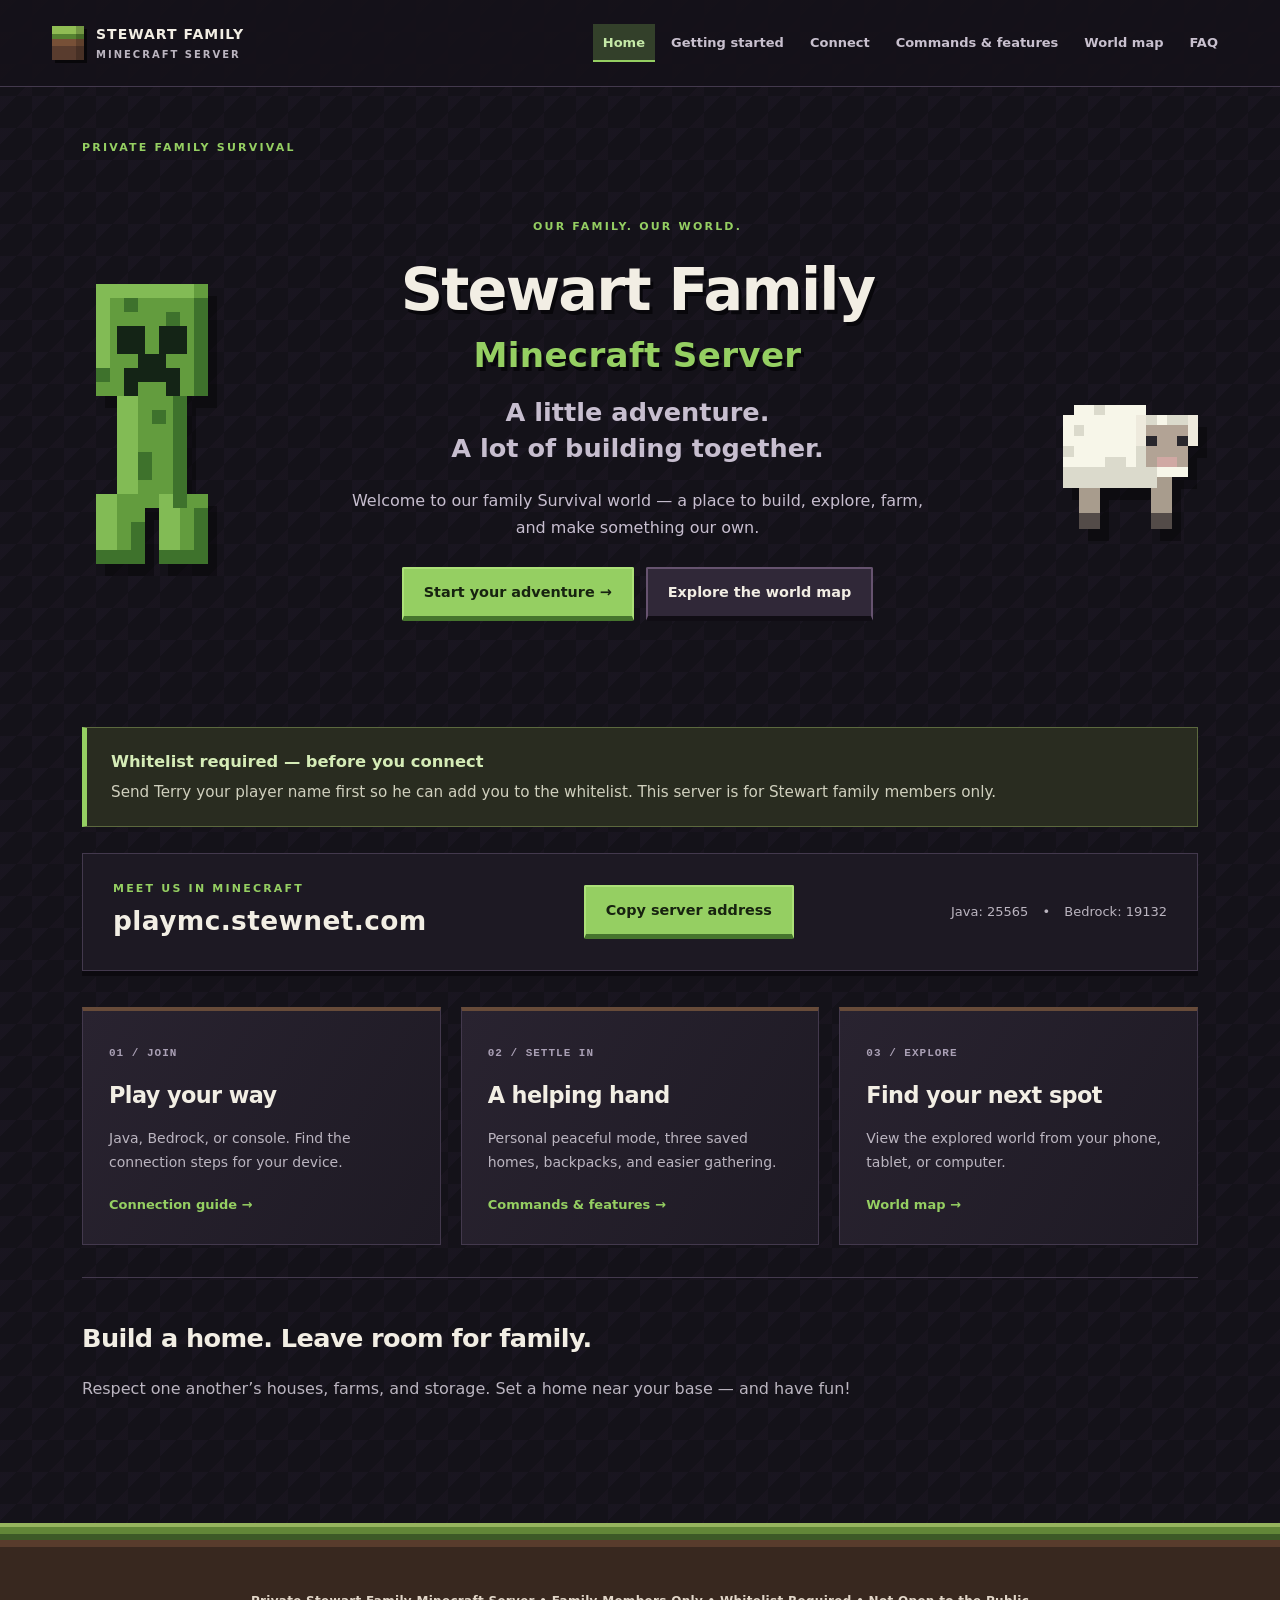
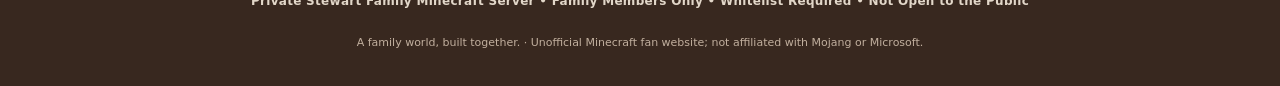
==== index.html @ 66eeb207 "Add files via upload" ====
<!doctype html><html lang="en"><head><meta charset="utf-8"><meta name="viewport" content="width=device-width,initial-scale=1"><meta name="description" content="Private Stewart Family Minecraft Server. Connection guide, commands, features and world map. Whitelist required."><meta name="theme-color" content="#17131f"><title>Home | Stewart Family Minecraft</title><link rel="icon" href="assets/creeper.svg" type="image/svg+xml"><link rel="stylesheet" href="assets/style.css"><script src="assets/site.js" defer></script></head><body><a class="skip" href="#main">Skip to content</a><header><div class="header-inner"><a class="brand" href="index.html"><span class="grass-block" aria-hidden="true"></span><span>STEWART FAMILY<small>MINECRAFT SERVER</small></span></a><nav aria-label="Main navigation"><a href="index.html" aria-current="page">Home</a><a href="getting-started.html">Getting started</a><a href="connect.html">Connect</a><a href="commands-features.html">Commands & features</a><a href="world-map.html">World map</a><a href="faq.html">FAQ</a></nav></div></header><main id="main"><p class="eyebrow">PRIVATE FAMILY SURVIVAL</p><section class="hero"><img class="mob creeper" src="assets/creeper.svg" alt="Pixel art Creeper"><div><p class="eyebrow">OUR FAMILY. OUR WORLD.</p><h1>Stewart Family<span>Minecraft Server</span></h1><p class="lead">A little adventure.<br>A lot of building together.</p><p>Welcome to our family Survival world — a place to build, explore, farm, and make something our own.</p><div class="actions"><a class="button" href="getting-started.html">Start your adventure →</a><a class="button secondary" href="world-map.html">Explore the world map</a></div></div><img class="mob sheep" src="assets/sheep.svg" alt="Contrasting white pixel art sheep"></section><aside class="notice"><strong>Whitelist required — before you connect</strong><span>Send Terry your player name first so he can add you to the whitelist. This server is for Stewart family members only.</span></aside><section class="server-bar"><div><span class="eyebrow">MEET US IN MINECRAFT</span><strong>playmc.stewnet.com</strong></div><button data-copy="playmc.stewnet.com">Copy server address</button><p>Java: 25565 <span>•</span> Bedrock: 19132</p></section><section class="grid"><a class="card" href="connect.html"><span class="number">01 / JOIN</span><h2>Play your way</h2><p>Java, Bedrock, or console. Find the connection steps for your device.</p><span>Connection guide →</span></a><a class="card" href="commands-features.html"><span class="number">02 / SETTLE IN</span><h2>A helping hand</h2><p>Personal peaceful mode, three saved homes, backpacks, and easier gathering.</p><span>Commands & features →</span></a><a class="card" href="world-map.html"><span class="number">03 / EXPLORE</span><h2>Find your next spot</h2><p>View the explored world from your phone, tablet, or computer.</p><span>World map →</span></a></section><section class="callout"><h2>Build a home. Leave room for family.</h2><p>Respect one another’s houses, farms, and storage. Set a home near your base — and have fun!</p></section></main><footer><p>Private Stewart Family Minecraft Server • Family Members Only • Whitelist Required • Not Open to the Public</p><small>A family world, built together. · Unofficial Minecraft fan website; not affiliated with Mojang or Microsoft.</small></footer><div class="toast" role="status" aria-live="polite"></div></body></html>
---- assets/style.css ----
:root{color-scheme:dark;--bg:#141219;--panel:#211d28;--ink:#f2eee4;--muted:#bbb5c0;--green:#95cf62;--edge:#43394d}*{box-sizing:border-box}html{scroll-behavior:smooth;scroll-padding-top:24px}body{margin:0;background:linear-gradient(135deg,#241c2c55 25%,transparent 25%) 0 0/32px 32px,linear-gradient(315deg,#241c2c44 25%,transparent 25%) 0 0/32px 32px,var(--bg);color:var(--ink);font:16px/1.7 system-ui,-apple-system,sans-serif}a{color:var(--green);text-underline-offset:4px}a:hover{color:#d7fbb6}button,a{touch-action:manipulation}button,.button{font:700 .9rem/1.4 system-ui;cursor:pointer;display:inline-block;border:2px solid #ace078;border-bottom:5px solid #46752d;background:var(--green);color:#172310;padding:13px 20px;text-decoration:none;border-radius:2px}button:hover,.button:hover{background:#b4e589;color:#172310;transform:translateY(-1px)}button:focus-visible,a:focus-visible,summary:focus-visible{outline:3px solid #f3d38b;outline-offset:5px}.secondary{background:#302838;color:var(--ink);border-color:#66536f;border-bottom-color:#100d14}.secondary:hover{background:#44344f;color:white}header{background:#151219ed;border-bottom:1px solid var(--edge)}.header-inner{max-width:1240px;margin:auto;padding:24px 32px;display:flex;gap:32px;align-items:center;justify-content:space-between}.brand{display:flex;align-items:center;gap:12px;text-decoration:none;color:var(--ink);font-weight:900;letter-spacing:1px;font-size:14px;line-height:1.3}.brand small{display:block;font-size:10px;font-weight:600;letter-spacing:2px;color:var(--muted);margin-top:4px}.grass-block{display:block;flex-shrink:0;width:32px;height:34px;background:linear-gradient(#90bd54 0 23%,#568331 23% 38%,#775037 38% 60%,#593c2e 60%);box-shadow:inset -8px 0 #0003,3px 3px #08070a}nav{display:flex;gap:6px;flex-wrap:wrap}nav a{font-size:13px;font-weight:650;text-decoration:none;color:#c8c0ce;padding:8px 10px}nav a[aria-current]{background:#33402a;color:#c5e9a7;box-shadow:inset 0 -2px var(--green)}main{max-width:1180px;margin:auto;padding:36px 32px 80px;min-height:75vh}.eyebrow{font-size:11px;letter-spacing:2.2px;color:var(--green);font-weight:800;display:block}h1,h2,h3{line-height:1.15;color:var(--ink)}h1{font-size:clamp(2.4rem,5vw,4.1rem);letter-spacing:-2px;margin:20px 0}h2{font-size:1.7rem;letter-spacing:-.6px}h3{font-size:1.2rem}p{margin:16px 0}.lead{font-size:1.25rem;color:#d2cbd7;line-height:1.6}.hero{display:grid;grid-template-columns:140px 1fr 145px;align-items:center;gap:30px;padding:28px 0 56px;text-align:center}.hero h1{font-size:clamp(2.5rem,4.6vw,3.9rem);text-shadow:3px 4px #08070b;letter-spacing:-1.8px}.hero h1 span{display:block;color:var(--green);font-size:.58em;letter-spacing:.3px;margin-top:12px}.hero .lead{font-size:1.6rem;line-height:1.4;font-weight:650}.hero p:not(.eyebrow){max-width:580px;margin:20px auto;color:#c7becf}.mob{width:100%;filter:drop-shadow(9px 12px 0 #0005);image-rendering:pixelated}.sheep{transform:translateY(32px)}.actions{display:flex;gap:12px;flex-wrap:wrap;margin:26px 0}.hero .actions{justify-content:center}.notice{background:#292c20;border:1px solid #5c693e;border-left:5px solid var(--green);padding:20px 24px;margin:24px 0}.notice strong{display:block;color:#d5ecb7;font-size:1.02rem}.notice span{display:block;color:#d0d0be;margin-top:5px;font-size:.95rem}.server-bar{display:flex;align-items:center;justify-content:space-between;gap:20px;flex-wrap:wrap;background:#1d1923;border:1px solid var(--edge);padding:26px 30px;margin:26px 0 36px;box-shadow:0 5px #0c0a0f}.server-bar strong{display:block;font-size:clamp(1.1rem,3vw,1.65rem);letter-spacing:.4px}.server-bar p{margin:0;color:var(--muted);font-size:13px}.server-bar p span{padding:0 10px}.grid{display:grid;grid-template-columns:repeat(3,1fr);gap:20px}.card{display:block;background:linear-gradient(120deg,#292330,#1e1a24);border:1px solid var(--edge);border-top:4px solid #674b39;padding:26px;text-decoration:none;color:var(--muted)}.card:hover{border-color:var(--green);color:var(--ink)}.card h2{font-size:1.4rem}.card p{font-size:14px}.card>span:last-child{font-size:13px;color:var(--green);font-weight:700}.number{font:700 11px monospace;letter-spacing:1px;color:#aaa0b5}.callout{padding:25px 0;margin-top:32px;border-top:1px solid var(--edge);color:var(--muted)}.callout h2{font-size:1.6rem}.prose{max-width:850px;margin:35px auto}.prose h1{font-size:2rem}.prose h2{margin-top:50px;padding-top:20px;border-top:1px solid var(--edge)}.prose h3{margin-top:34px;color:#d0e7b8}.prose p,.prose li{color:#d0c9d7}.prose li{padding-left:4px;margin:7px 0}.prose ul,.prose ol{padding-left:25px}.prose hr{border:0;border-top:1px solid var(--edge);margin:35px 0}code{color:#e6d492;background:#332d25;padding:3px 7px;border:1px solid #514733;border-radius:3px;font-size:.92em;overflow-wrap:anywhere}.table-wrap{overflow-x:auto;margin:24px 0}table{border-collapse:collapse;width:100%;font-size:.94rem}th,td{border:1px solid var(--edge);padding:13px 16px;text-align:left}th{background:#323027;color:#d4e9b9}td{background:#211c28}tr:nth-child(even) td{background:#27212f}.source-note,.small{font-size:13px;color:var(--muted)}.jump{display:flex;gap:20px;flex-wrap:wrap;margin:28px 0}.map-panel{display:grid;grid-template-columns:1fr 1.2fr;gap:36px;background:#211d28;border:1px solid var(--edge);padding:35px;margin:35px 0}.map-art{min-height:250px;display:grid;place-items:center;background:linear-gradient(45deg,transparent 42%,#637d9b 42% 54%,transparent 54%),repeating-conic-gradient(#4a653b 0% 25%,#354d32 0% 50%) 0/64px 64px;box-shadow:inset 0 0 0 10px #0003}.map-art span{font-size:90px;color:#f3db9e;text-shadow:5px 5px #0009}.faq{max-width:850px;margin:36px auto}details{border:1px solid var(--edge);background:#211c28;margin:12px 0;padding:0 22px}summary{padding:20px 0;cursor:pointer;font-weight:700;color:#e1daca}details p{color:var(--muted);padding-bottom:12px}footer{background:linear-gradient(#628638 0 7px,#3d5927 7px 13px,#583c2c 13px 20px,#38281f 20px);border-top:4px solid #96b45e;padding:48px 24px 32px;text-align:center;color:#e2d7c9}footer p{font-size:12px;font-weight:750;letter-spacing:.3px}footer small{color:#c1af9e;font-size:11px}.skip{position:absolute;top:-100px;background:#151219;padding:15px;z-index:10}.skip:focus{top:0}.toast{position:fixed;bottom:25px;left:50%;transform:translateX(-50%);background:#e2eacb;color:#182210;padding:12px 20px;box-shadow:0 4px 20px #0008;display:none}.toast.show{display:block}@media(max-width:1000px){.header-inner{flex-direction:column;align-items:flex-start;gap:18px}.hero{grid-template-columns:90px 1fr 90px;gap:15px}.grid{gap:12px}.card{padding:20px}}@media(max-width:650px){main{padding:25px 20px 50px}.header-inner{padding:20px}nav{gap:2px}nav a{font-size:12px;padding:8px}.hero{grid-template-columns:1fr 1fr;padding:16px 0 30px;gap:18px}.hero>div{grid-column:1/-1;grid-row:1}.mob{width:75px;justify-self:center}.sheep{transform:none;width:100px}.hero h1{font-size:2.7rem}.hero .lead{font-size:1.3rem}.grid{grid-template-columns:1fr}.server-bar{padding:22px}.notice{padding:18px}.map-panel{grid-template-columns:1fr;padding:22px}.map-art{min-height:160px}.map-panel h2{font-size:1.4rem}h1{letter-spacing:-1px}.prose h2{font-size:1.5rem}th,td{padding:10px;min-width:100px}}@media(prefers-reduced-motion:reduce){html{scroll-behavior:auto}*{transition:none!important}}@media print{body{background:white;color:black}header,footer,.actions,.toast,.skip{display:none}main{max-width:none;padding:0}.prose{max-width:none}.prose p,.prose li,h1,h2,h3{color:black!important}code,td,th,.notice{background:white;color:black}a{color:black}.table-wrap{overflow:visible}h2,h3{break-after:avoid}tr{break-inside:avoid}}
.prose a{overflow-wrap:anywhere}.server-bar>div{min-width:0}.server-bar strong{overflow-wrap:anywhere}
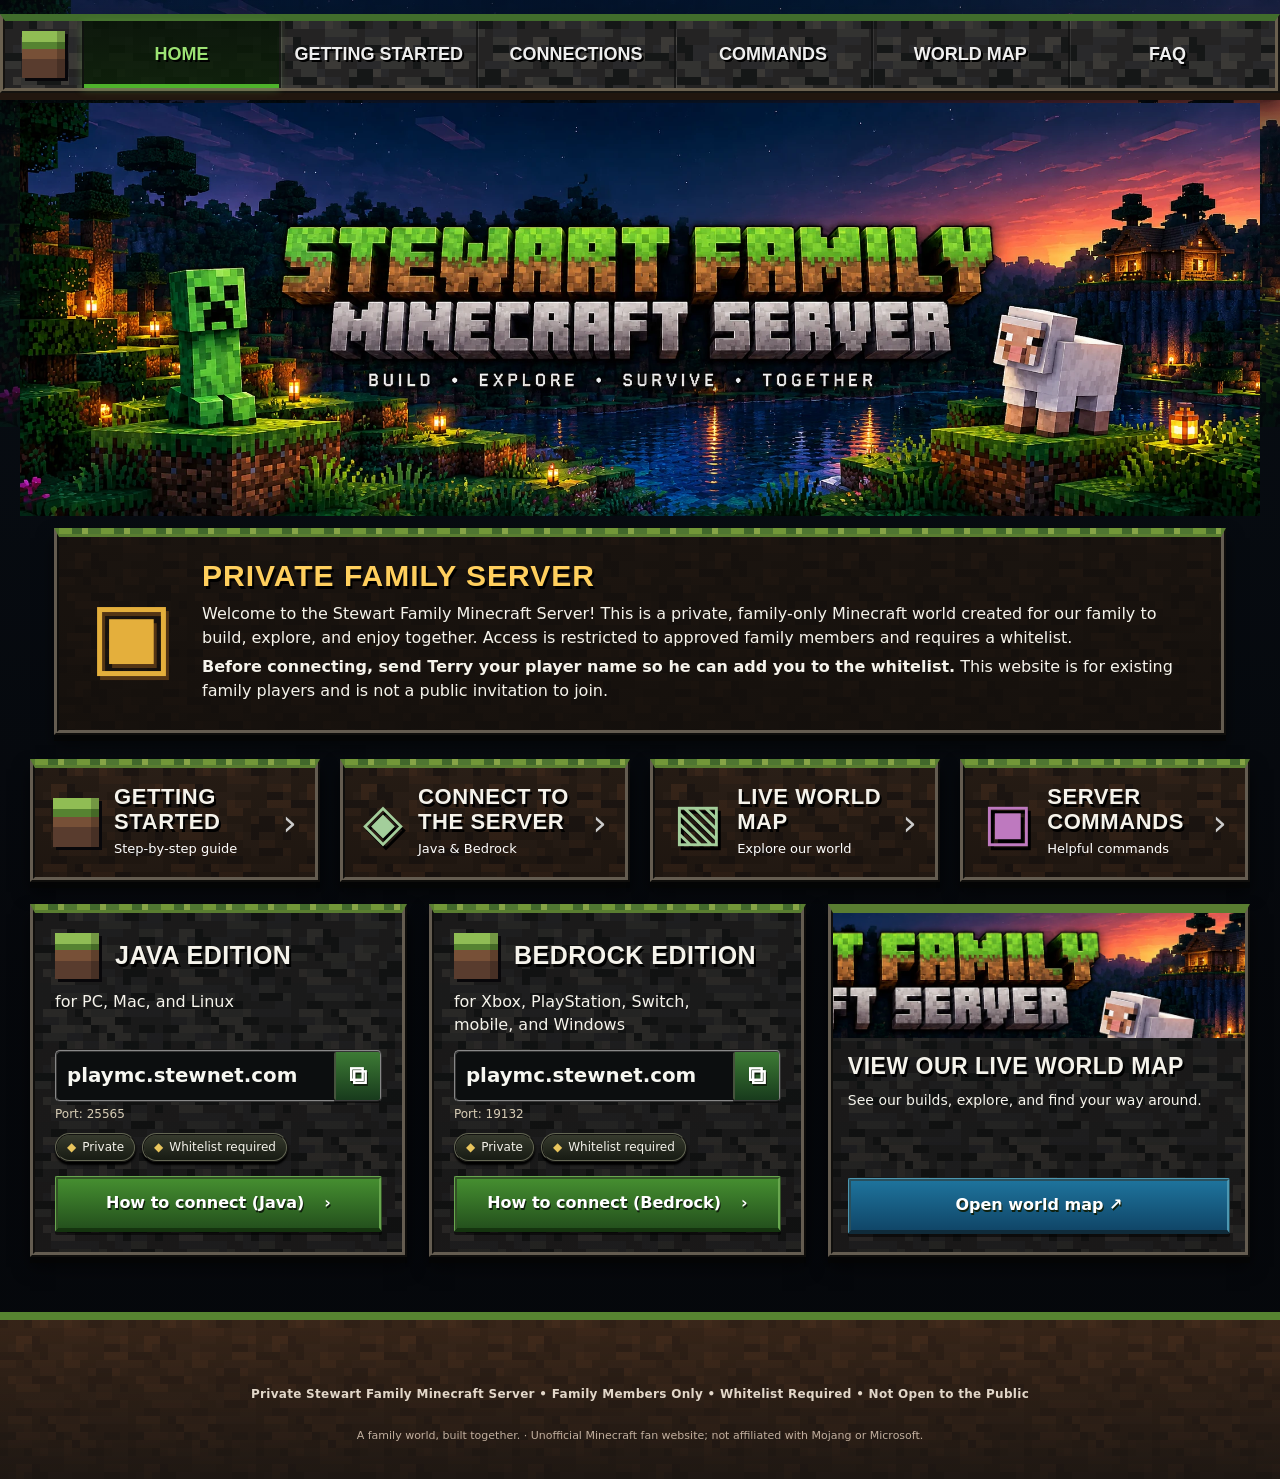
==== commit b5f8f30d: "Update website to match Minecraft design Update website to match Minecraft design" ====
--- a/index.html
+++ b/index.html
@@ -1 +1,12 @@
-<!doctype html><html lang="en"><head><meta charset="utf-8"><meta name="viewport" content="width=device-width,initial-scale=1"><meta name="description" content="Private Stewart Family Minecraft Server. Connection guide, commands, features and world map. Whitelist required."><meta name="theme-color" content="#17131f"><title>Home | Stewart Family Minecraft</title><link rel="icon" href="assets/creeper.svg" type="image/svg+xml"><link rel="stylesheet" href="assets/style.css"><script src="assets/site.js" defer></script></head><body><a class="skip" href="#main">Skip to content</a><header><div class="header-inner"><a class="brand" href="index.html"><span class="grass-block" aria-hidden="true"></span><span>STEWART FAMILY<small>MINECRAFT SERVER</small></span></a><nav aria-label="Main navigation"><a href="index.html" aria-current="page">Home</a><a href="getting-started.html">Getting started</a><a href="connect.html">Connect</a><a href="commands-features.html">Commands & features</a><a href="world-map.html">World map</a><a href="faq.html">FAQ</a></nav></div></header><main id="main"><p class="eyebrow">PRIVATE FAMILY SURVIVAL</p><section class="hero"><img class="mob creeper" src="assets/creeper.svg" alt="Pixel art Creeper"><div><p class="eyebrow">OUR FAMILY. OUR WORLD.</p><h1>Stewart Family<span>Minecraft Server</span></h1><p class="lead">A little adventure.<br>A lot of building together.</p><p>Welcome to our family Survival world — a place to build, explore, farm, and make something our own.</p><div class="actions"><a class="button" href="getting-started.html">Start your adventure →</a><a class="button secondary" href="world-map.html">Explore the world map</a></div></div><img class="mob sheep" src="assets/sheep.svg" alt="Contrasting white pixel art sheep"></section><aside class="notice"><strong>Whitelist required — before you connect</strong><span>Send Terry your player name first so he can add you to the whitelist. This server is for Stewart family members only.</span></aside><section class="server-bar"><div><span class="eyebrow">MEET US IN MINECRAFT</span><strong>playmc.stewnet.com</strong></div><button data-copy="playmc.stewnet.com">Copy server address</button><p>Java: 25565 <span>•</span> Bedrock: 19132</p></section><section class="grid"><a class="card" href="connect.html"><span class="number">01 / JOIN</span><h2>Play your way</h2><p>Java, Bedrock, or console. Find the connection steps for your device.</p><span>Connection guide →</span></a><a class="card" href="commands-features.html"><span class="number">02 / SETTLE IN</span><h2>A helping hand</h2><p>Personal peaceful mode, three saved homes, backpacks, and easier gathering.</p><span>Commands & features →</span></a><a class="card" href="world-map.html"><span class="number">03 / EXPLORE</span><h2>Find your next spot</h2><p>View the explored world from your phone, tablet, or computer.</p><span>World map →</span></a></section><section class="callout"><h2>Build a home. Leave room for family.</h2><p>Respect one another’s houses, farms, and storage. Set a home near your base — and have fun!</p></section></main><footer><p>Private Stewart Family Minecraft Server • Family Members Only • Whitelist Required • Not Open to the Public</p><small>A family world, built together. · Unofficial Minecraft fan website; not affiliated with Mojang or Microsoft.</small></footer><div class="toast" role="status" aria-live="polite"></div></body></html>+<!DOCTYPE html>
+<html lang="en"><head><meta charset="utf-8"/><meta content="width=device-width,initial-scale=1" name="viewport"/><meta content="Private Stewart Family Minecraft Server. Connection guide, commands, features and world map. Whitelist required." name="description"/><meta content="#17131f" name="theme-color"/><title>Home | Stewart Family Minecraft</title><link href="assets/creeper.svg" rel="icon" type="image/svg+xml"/><link href="assets/style.css" rel="stylesheet"/><script defer="" src="assets/site.js"></script></head><body class="home"><a class="skip" href="#main">Skip to content</a><header><div class="header-inner"><a class="brand" href="index.html"><span aria-hidden="true" class="grass-block"></span><span>STEWART FAMILY<small>MINECRAFT SERVER</small></span></a><nav aria-label="Main navigation"><a aria-current="page" href="index.html">Home</a><a href="getting-started.html">Getting started</a><a href="connect.html">Connections</a><a href="commands-features.html">Commands</a><a href="world-map.html">World map</a><a href="faq.html">FAQ</a></nav></div></header><main id="main"><section class="reference-hero"><h1 class="sr-only">Stewart Family Minecraft Server</h1><img alt="Stewart Family Minecraft Server — Build, explore, survive, together. A Creeper and white Minecraft sheep in a forest world at dusk." height="512" src="assets/family-hero.webp" width="1536"/></section>
+<aside class="private-panel"><span aria-hidden="true" class="lock-icon">▣</span><div><h2>Private family server</h2><p>Welcome to the Stewart Family Minecraft Server! This is a private, family-only Minecraft world created for our family to build, explore, and enjoy together. Access is restricted to approved family members and requires a whitelist.</p><p><strong>Before connecting, send Terry your player name so he can add you to the whitelist.</strong> This website is for existing family players and is not a public invitation to join.</p></div></aside>
+<section aria-label="Explore the guide" class="quick-links">
+<a class="tile" href="getting-started.html"><span aria-hidden="true" class="tile-icon grass-block"></span><div><h2>Getting<br/>started</h2><p>Step-by-step guide</p></div><span aria-hidden="true">›</span></a>
+<a class="tile" href="connect.html"><span aria-hidden="true" class="tile-icon">◈</span><div><h2>Connect to<br/>the server</h2><p>Java &amp; Bedrock</p></div><span aria-hidden="true">›</span></a>
+<a class="tile" href="world-map.html"><span aria-hidden="true" class="tile-icon">▧</span><div><h2>Live world map</h2><p>Explore our world</p></div><span aria-hidden="true">›</span></a>
+<a class="tile" href="commands-features.html"><span aria-hidden="true" class="tile-icon book-icon">▣</span><div><h2>Server<br/>commands</h2><p>Helpful commands</p></div><span aria-hidden="true">›</span></a>
+</section><section class="edition-grid">
+<article class="edition-panel"><h2><span aria-hidden="true" class="grass-block"></span>Java Edition</h2><p>for PC, Mac, and Linux</p><div class="address-box"><code>playmc.stewnet.com</code><button aria-label="Copy Java server address" data-copy="playmc.stewnet.com">⧉</button></div><p class="port">Port: 25565</p><p class="badges"><span>Private</span><span>Whitelist required</span></p><a class="button" href="connect.html#1-connecting-to-the-server">How to connect (Java) <span aria-hidden="true">›</span></a></article>
+<article class="edition-panel"><h2><span aria-hidden="true" class="grass-block"></span>Bedrock Edition</h2><p>for Xbox, PlayStation, Switch,<br/>mobile, and Windows</p><div class="address-box"><code>playmc.stewnet.com</code><button aria-label="Copy Bedrock server address" data-copy="playmc.stewnet.com">⧉</button></div><p class="port">Port: 19132</p><p class="badges"><span>Private</span><span>Whitelist required</span></p><a class="button" href="connect.html">How to connect (Bedrock) <span aria-hidden="true">›</span></a></article>
+<article class="edition-panel world-preview"><div aria-label="Illustrated Minecraft forest scenery" class="world-art" role="img"></div><h2>View our live world map</h2><p>See our builds, explore, and find your way around.</p><a class="button blue" href="https://map.stewnet.com" rel="noopener" target="_blank">Open world map ↗</a></article></section></main><footer><p>Private Stewart Family Minecraft Server • Family Members Only • Whitelist Required • Not Open to the Public</p><small>A family world, built together. · Unofficial Minecraft fan website; not affiliated with Mojang or Microsoft.</small></footer><div aria-live="polite" class="toast" role="status"></div></body></html>
--- a/assets/style.css
+++ b/assets/style.css
@@ -1,2 +1,5 @@
 :root{color-scheme:dark;--bg:#141219;--panel:#211d28;--ink:#f2eee4;--muted:#bbb5c0;--green:#95cf62;--edge:#43394d}*{box-sizing:border-box}html{scroll-behavior:smooth;scroll-padding-top:24px}body{margin:0;background:linear-gradient(135deg,#241c2c55 25%,transparent 25%) 0 0/32px 32px,linear-gradient(315deg,#241c2c44 25%,transparent 25%) 0 0/32px 32px,var(--bg);color:var(--ink);font:16px/1.7 system-ui,-apple-system,sans-serif}a{color:var(--green);text-underline-offset:4px}a:hover{color:#d7fbb6}button,a{touch-action:manipulation}button,.button{font:700 .9rem/1.4 system-ui;cursor:pointer;display:inline-block;border:2px solid #ace078;border-bottom:5px solid #46752d;background:var(--green);color:#172310;padding:13px 20px;text-decoration:none;border-radius:2px}button:hover,.button:hover{background:#b4e589;color:#172310;transform:translateY(-1px)}button:focus-visible,a:focus-visible,summary:focus-visible{outline:3px solid #f3d38b;outline-offset:5px}.secondary{background:#302838;color:var(--ink);border-color:#66536f;border-bottom-color:#100d14}.secondary:hover{background:#44344f;color:white}header{background:#151219ed;border-bottom:1px solid var(--edge)}.header-inner{max-width:1240px;margin:auto;padding:24px 32px;display:flex;gap:32px;align-items:center;justify-content:space-between}.brand{display:flex;align-items:center;gap:12px;text-decoration:none;color:var(--ink);font-weight:900;letter-spacing:1px;font-size:14px;line-height:1.3}.brand small{display:block;font-size:10px;font-weight:600;letter-spacing:2px;color:var(--muted);margin-top:4px}.grass-block{display:block;flex-shrink:0;width:32px;height:34px;background:linear-gradient(#90bd54 0 23%,#568331 23% 38%,#775037 38% 60%,#593c2e 60%);box-shadow:inset -8px 0 #0003,3px 3px #08070a}nav{display:flex;gap:6px;flex-wrap:wrap}nav a{font-size:13px;font-weight:650;text-decoration:none;color:#c8c0ce;padding:8px 10px}nav a[aria-current]{background:#33402a;color:#c5e9a7;box-shadow:inset 0 -2px var(--green)}main{max-width:1180px;margin:auto;padding:36px 32px 80px;min-height:75vh}.eyebrow{font-size:11px;letter-spacing:2.2px;color:var(--green);font-weight:800;display:block}h1,h2,h3{line-height:1.15;color:var(--ink)}h1{font-size:clamp(2.4rem,5vw,4.1rem);letter-spacing:-2px;margin:20px 0}h2{font-size:1.7rem;letter-spacing:-.6px}h3{font-size:1.2rem}p{margin:16px 0}.lead{font-size:1.25rem;color:#d2cbd7;line-height:1.6}.hero{display:grid;grid-template-columns:140px 1fr 145px;align-items:center;gap:30px;padding:28px 0 56px;text-align:center}.hero h1{font-size:clamp(2.5rem,4.6vw,3.9rem);text-shadow:3px 4px #08070b;letter-spacing:-1.8px}.hero h1 span{display:block;color:var(--green);font-size:.58em;letter-spacing:.3px;margin-top:12px}.hero .lead{font-size:1.6rem;line-height:1.4;font-weight:650}.hero p:not(.eyebrow){max-width:580px;margin:20px auto;color:#c7becf}.mob{width:100%;filter:drop-shadow(9px 12px 0 #0005);image-rendering:pixelated}.sheep{transform:translateY(32px)}.actions{display:flex;gap:12px;flex-wrap:wrap;margin:26px 0}.hero .actions{justify-content:center}.notice{background:#292c20;border:1px solid #5c693e;border-left:5px solid var(--green);padding:20px 24px;margin:24px 0}.notice strong{display:block;color:#d5ecb7;font-size:1.02rem}.notice span{display:block;color:#d0d0be;margin-top:5px;font-size:.95rem}.server-bar{display:flex;align-items:center;justify-content:space-between;gap:20px;flex-wrap:wrap;background:#1d1923;border:1px solid var(--edge);padding:26px 30px;margin:26px 0 36px;box-shadow:0 5px #0c0a0f}.server-bar strong{display:block;font-size:clamp(1.1rem,3vw,1.65rem);letter-spacing:.4px}.server-bar p{margin:0;color:var(--muted);font-size:13px}.server-bar p span{padding:0 10px}.grid{display:grid;grid-template-columns:repeat(3,1fr);gap:20px}.card{display:block;background:linear-gradient(120deg,#292330,#1e1a24);border:1px solid var(--edge);border-top:4px solid #674b39;padding:26px;text-decoration:none;color:var(--muted)}.card:hover{border-color:var(--green);color:var(--ink)}.card h2{font-size:1.4rem}.card p{font-size:14px}.card>span:last-child{font-size:13px;color:var(--green);font-weight:700}.number{font:700 11px monospace;letter-spacing:1px;color:#aaa0b5}.callout{padding:25px 0;margin-top:32px;border-top:1px solid var(--edge);color:var(--muted)}.callout h2{font-size:1.6rem}.prose{max-width:850px;margin:35px auto}.prose h1{font-size:2rem}.prose h2{margin-top:50px;padding-top:20px;border-top:1px solid var(--edge)}.prose h3{margin-top:34px;color:#d0e7b8}.prose p,.prose li{color:#d0c9d7}.prose li{padding-left:4px;margin:7px 0}.prose ul,.prose ol{padding-left:25px}.prose hr{border:0;border-top:1px solid var(--edge);margin:35px 0}code{color:#e6d492;background:#332d25;padding:3px 7px;border:1px solid #514733;border-radius:3px;font-size:.92em;overflow-wrap:anywhere}.table-wrap{overflow-x:auto;margin:24px 0}table{border-collapse:collapse;width:100%;font-size:.94rem}th,td{border:1px solid var(--edge);padding:13px 16px;text-align:left}th{background:#323027;color:#d4e9b9}td{background:#211c28}tr:nth-child(even) td{background:#27212f}.source-note,.small{font-size:13px;color:var(--muted)}.jump{display:flex;gap:20px;flex-wrap:wrap;margin:28px 0}.map-panel{display:grid;grid-template-columns:1fr 1.2fr;gap:36px;background:#211d28;border:1px solid var(--edge);padding:35px;margin:35px 0}.map-art{min-height:250px;display:grid;place-items:center;background:linear-gradient(45deg,transparent 42%,#637d9b 42% 54%,transparent 54%),repeating-conic-gradient(#4a653b 0% 25%,#354d32 0% 50%) 0/64px 64px;box-shadow:inset 0 0 0 10px #0003}.map-art span{font-size:90px;color:#f3db9e;text-shadow:5px 5px #0009}.faq{max-width:850px;margin:36px auto}details{border:1px solid var(--edge);background:#211c28;margin:12px 0;padding:0 22px}summary{padding:20px 0;cursor:pointer;font-weight:700;color:#e1daca}details p{color:var(--muted);padding-bottom:12px}footer{background:linear-gradient(#628638 0 7px,#3d5927 7px 13px,#583c2c 13px 20px,#38281f 20px);border-top:4px solid #96b45e;padding:48px 24px 32px;text-align:center;color:#e2d7c9}footer p{font-size:12px;font-weight:750;letter-spacing:.3px}footer small{color:#c1af9e;font-size:11px}.skip{position:absolute;top:-100px;background:#151219;padding:15px;z-index:10}.skip:focus{top:0}.toast{position:fixed;bottom:25px;left:50%;transform:translateX(-50%);background:#e2eacb;color:#182210;padding:12px 20px;box-shadow:0 4px 20px #0008;display:none}.toast.show{display:block}@media(max-width:1000px){.header-inner{flex-direction:column;align-items:flex-start;gap:18px}.hero{grid-template-columns:90px 1fr 90px;gap:15px}.grid{gap:12px}.card{padding:20px}}@media(max-width:650px){main{padding:25px 20px 50px}.header-inner{padding:20px}nav{gap:2px}nav a{font-size:12px;padding:8px}.hero{grid-template-columns:1fr 1fr;padding:16px 0 30px;gap:18px}.hero>div{grid-column:1/-1;grid-row:1}.mob{width:75px;justify-self:center}.sheep{transform:none;width:100px}.hero h1{font-size:2.7rem}.hero .lead{font-size:1.3rem}.grid{grid-template-columns:1fr}.server-bar{padding:22px}.notice{padding:18px}.map-panel{grid-template-columns:1fr;padding:22px}.map-art{min-height:160px}.map-panel h2{font-size:1.4rem}h1{letter-spacing:-1px}.prose h2{font-size:1.5rem}th,td{padding:10px;min-width:100px}}@media(prefers-reduced-motion:reduce){html{scroll-behavior:auto}*{transition:none!important}}@media print{body{background:white;color:black}header,footer,.actions,.toast,.skip{display:none}main{max-width:none;padding:0}.prose{max-width:none}.prose p,.prose li,h1,h2,h3{color:black!important}code,td,th,.notice{background:white;color:black}a{color:black}.table-wrap{overflow:visible}h2,h3{break-after:avoid}tr{break-inside:avoid}}
 .prose a{overflow-wrap:anywhere}.server-bar>div{min-width:0}.server-bar strong{overflow-wrap:anywhere}
+/* Reference artwork revision: textured stone, dirt, grass, and dimensional controls. */
+:root{--green:#92d863;--edge:#645341;--ink:#f5f3eb;--muted:#d6d0c8;--bg:#090e14}body{background:linear-gradient(#07101c66,#05070be8 1000px),url('family-hero.webp') center top/100% auto no-repeat fixed,#090d11}header{max-width:1320px;margin:14px auto 0;background:url('stone.svg');border:5px ridge #6a604f;border-top:7px solid #416d2c;box-shadow:0 7px 0 #21160f,0 12px 18px #000a}.header-inner{padding:0 10px;max-width:none;gap:10px}.brand{padding:10px 7px}.brand>span:last-child{display:none}.brand .grass-block{width:43px;height:47px}nav{flex:1;gap:0;justify-content:stretch}nav a{flex:1;text-align:center;padding:18px 10px;border-left:2px solid #111b;box-shadow:inset 1px 0 #ffffff16;color:#eee;font-family:Impact,'Arial Narrow',sans-serif;text-transform:uppercase;font-size:18px;text-shadow:2px 2px #000}nav a[aria-current]{background:linear-gradient(#081407db,#0d2109dc);color:#9ce273;box-shadow:inset 0 -4px #4eb22b,0 2px 8px #8de15c44}main{max-width:1390px;padding:26px 30px 55px}.home main{padding-top:10px}.reference-hero{margin:0 -10px 12px}.reference-hero img{display:block;width:100%;height:auto;aspect-ratio:3/1;object-fit:cover}.sr-only{position:absolute;width:1px;height:1px;padding:0;margin:-1px;overflow:hidden;clip:rect(0,0,0,0);white-space:nowrap;border:0}.private-panel,.tile,.edition-panel,.inner-page .prose,.inner-page .faq,.notice,.server-bar,.map-panel{background:linear-gradient(#08090955,#09080866),url('stone.svg');border:5px ridge #645c50;box-shadow:0 6px 0 #050505b0,0 10px 16px #0008}.private-panel,.tile,.edition-panel{border-top:9px solid #597d31;position:relative}.private-panel:before,.tile:before,.edition-panel:before{content:'';height:6px;position:absolute;top:-9px;left:0;right:0;background:repeating-linear-gradient(90deg,#729738 0 13px,#41682b 13px 23px,#87a446 23px 29px,#4f7631 29px 42px)}.private-panel{display:flex;align-items:center;gap:28px;padding:22px 30px;margin:10px 24px 24px;background-image:linear-gradient(#120e0bc9,#120e0be6),url('dirt.svg')}.private-panel h2{color:#ffcf5d;font-family:Impact,'Arial Narrow',sans-serif;text-transform:uppercase;font-size:30px;letter-spacing:1px;margin:0 0 8px;text-shadow:2px 3px #000}.private-panel p{margin:5px 0;font-size:16px;line-height:1.5}.lock-icon{color:#e4af3c;font-size:90px;text-shadow:3px 4px #533515;line-height:1}.quick-links{display:grid;grid-template-columns:repeat(4,1fr);gap:20px;margin:22px 0}.tile{display:flex;align-items:center;gap:15px;padding:16px 18px;color:white;text-decoration:none;background-image:linear-gradient(#100b0866,#100b0899),url('dirt.svg')}.tile h2{font-family:Impact,'Arial Narrow',sans-serif;font-size:22px;letter-spacing:.6px;text-transform:uppercase;text-shadow:2px 3px #000;margin:0}.tile p{margin:4px 0 0;font-size:13px}.tile>span:last-child{font-size:36px;margin-left:auto;color:#ccc}.tile-icon{font-size:52px;line-height:1;color:#a3ce9b;text-shadow:3px 4px #000}.tile .grass-block{width:46px;height:49px}.book-icon{color:#be79bf}.edition-grid{display:grid;grid-template-columns:1fr 1fr 1.12fr;gap:22px}.edition-panel{padding:20px;display:flex;flex-direction:column}.edition-panel h2{font-family:Impact,'Arial Narrow',sans-serif;letter-spacing:.5px;font-size:25px;text-transform:uppercase;text-shadow:2px 3px #000;margin:0 0 5px;display:flex;align-items:center;gap:16px}.edition-panel h2 .grass-block{width:44px;height:46px}.edition-panel>p{margin:6px 0 14px;line-height:1.45}.address-box{display:flex;border:2px ridge #888;border-radius:5px;background:#0c0e0f;margin-top:auto;min-width:0}.address-box code{background:none;border:0;flex:1;padding:10px;font:600 clamp(14px,1.55vw,23px)/1.4 system-ui;color:#f7f7f1;white-space:nowrap}.address-box button{padding:4px 13px;border:0;border-left:2px solid #46533d;font-size:25px;background:linear-gradient(#3d7b35,#183b1d);color:white}.edition-panel .port{font-size:12px;color:#d7cdb6;margin:4px 0}.badges{display:flex;gap:6px;flex-wrap:wrap}.badges span{display:inline-block;background:linear-gradient(#363a2d,#171b13);border:2px ridge #646754;border-radius:20px;font-size:12px;padding:4px 10px;box-shadow:0 3px 2px #000}.badges span:before{content:'◆';color:#e8c55d;margin-right:6px}.button,button{background:linear-gradient(#458e30,#24511d);color:#fff;border:3px ridge #68a74e;border-bottom:4px solid #15340f;box-shadow:0 3px 0 #0008;text-shadow:1px 2px #10200d}.button:hover,button:hover{background:linear-gradient(#5baf43,#337526);color:white}.edition-panel .button{display:flex;align-items:center;justify-content:center;gap:20px;font-size:16px;text-align:center}.blue{background:linear-gradient(#1e739c,#104668);border-color:#4c97b1;border-bottom-color:#102b3a}.world-preview{padding:10px 15px 18px;overflow:hidden}.world-art{height:125px;background:url('family-hero.webp') 90% 40%/220% auto;margin:-10px -15px 15px}.world-preview h2{font-size:23px}.world-preview p{font-size:14px}.world-preview .button{margin-top:auto}.inner-page .prose{padding:28px 35px;max-width:950px}.inner-page .faq{padding:15px;max-width:950px}.inner-page main>h1{text-shadow:3px 4px #000}.inner-page .prose h2{color:#d8ebb9}.inner-page .notice{border-left:5px solid #8fc654}.inner-page .source-note{background:#0b0d0bd9;padding:15px}footer{background:linear-gradient(#38231599,#1b1511dd),url('dirt.svg');border-top:8px solid #578431}.inner-page details{background:#151512d9}.inner-page .callout{background:#151512dd;padding:20px}@media(max-width:1100px){.header-inner{flex-direction:row;align-items:center}nav a{font-size:15px;padding:15px 7px}.quick-links{gap:12px}.tile{padding:14px 10px;gap:8px}.tile h2{font-size:19px}.tile-icon{font-size:36px}.edition-grid{gap:14px}.edition-panel{padding:15px}.edition-panel h2{font-size:22px}.address-box code{font-size:15px}.private-panel{margin-left:0;margin-right:0}}@media(max-width:760px){header{margin:8px 12px 0}.header-inner{flex-direction:column;padding:0;gap:0}.brand{display:none}nav{width:100%;flex-wrap:wrap}nav a{flex:1 0 30%;font-size:15px;padding:10px 5px;border-bottom:1px solid #080808}main{padding:18px 16px 40px}.reference-hero{margin:0 -12px 15px}.reference-hero img{aspect-ratio:2.4/1;object-fit:cover}.private-panel{padding:17px;gap:12px}.private-panel h2{font-size:24px}.private-panel p{font-size:14px}.lock-icon{display:none}.quick-links{grid-template-columns:1fr 1fr;gap:12px}.tile h2{font-size:19px}.tile p{font-size:12px}.tile .grass-block{width:28px;height:32px}.tile-icon{font-size:32px}.edition-grid{grid-template-columns:1fr}.edition-panel{padding:20px}.edition-panel h2{font-size:26px}.address-box code{font-size:20px}.world-art{height:190px}.inner-page .prose{padding:15px}.inner-page .faq{padding:6px}.home main{padding-top:12px}}@media print{.inner-page .prose{background:white;border:0;box-shadow:none;padding:0}.reference-hero{display:none}}
+@media(max-width:760px){.reference-hero img{aspect-ratio:3/1;object-fit:contain}}
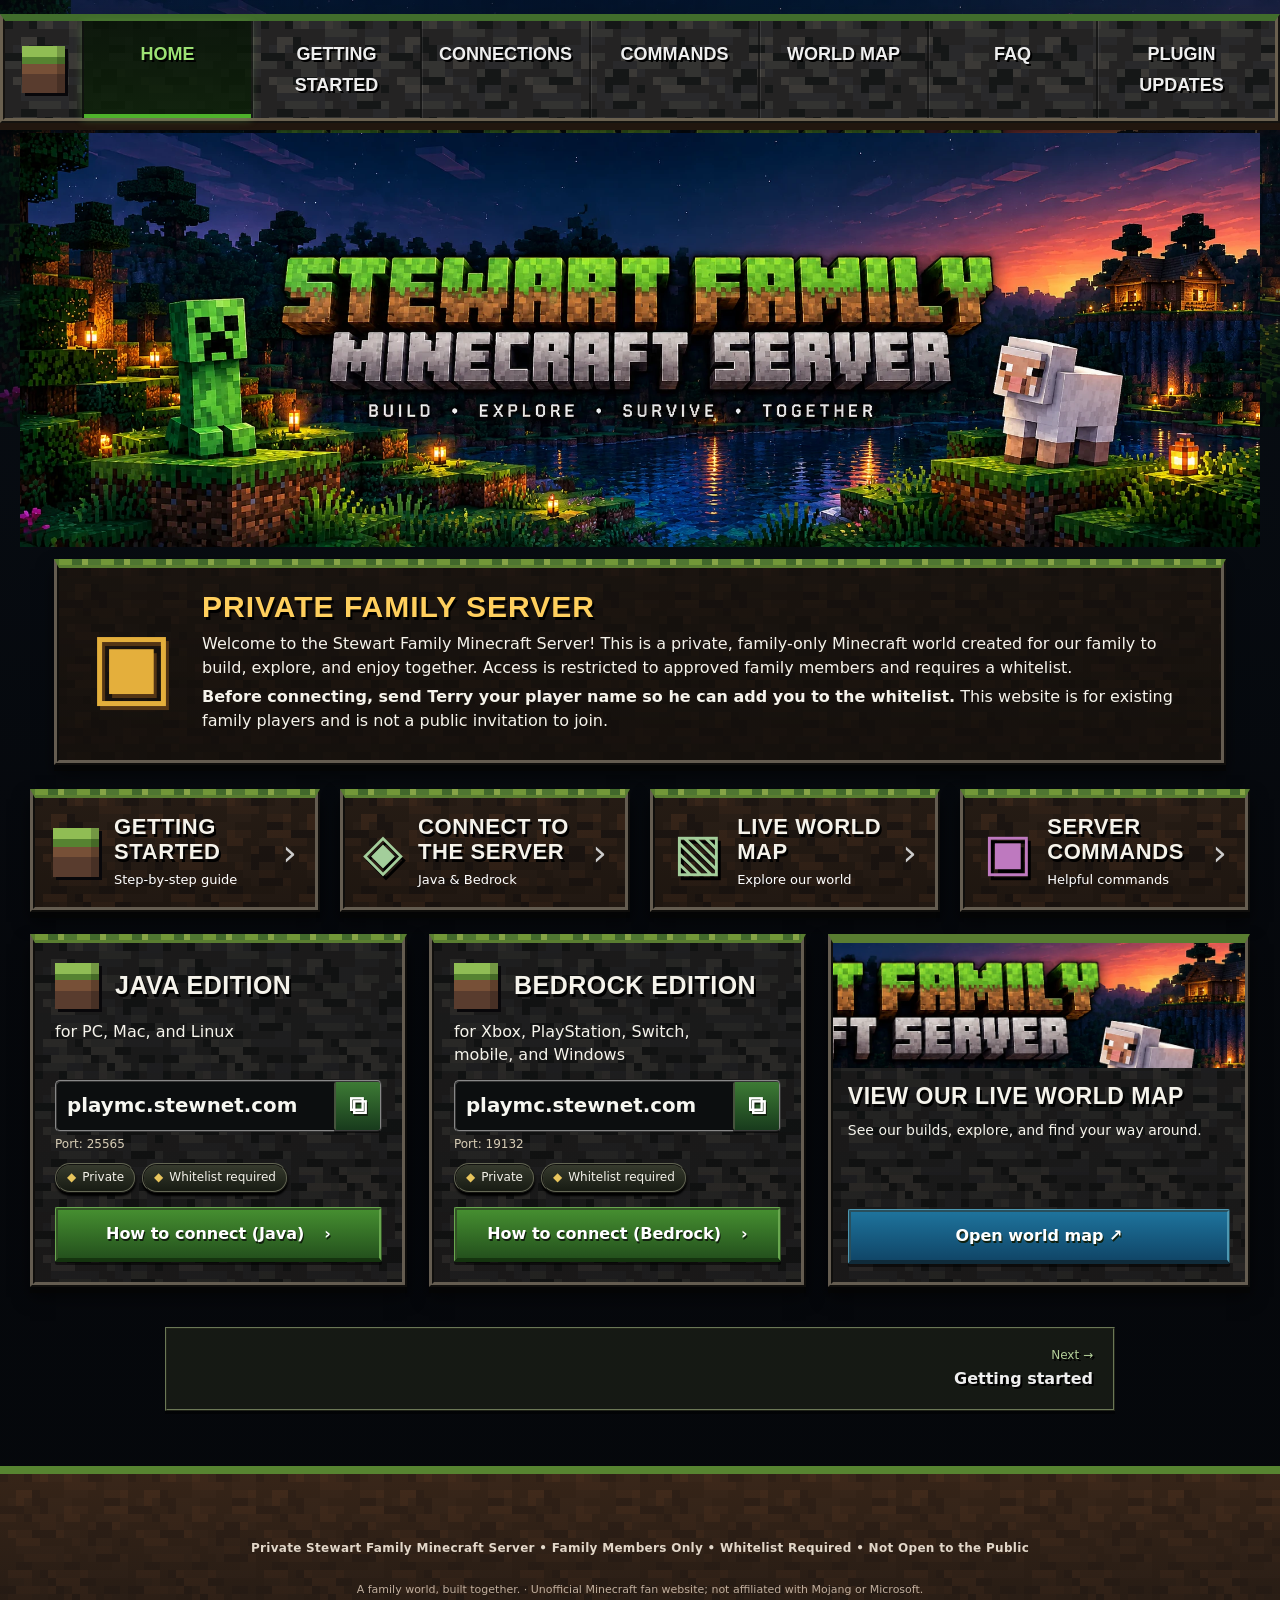
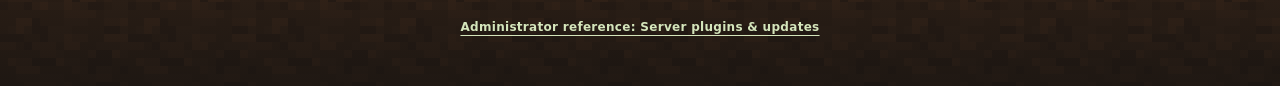
==== commit 89fe57f5: "Add files via upload" ====
--- a/index.html
+++ b/index.html
@@ -1,5 +1,6 @@
 <!DOCTYPE html>
-<html lang="en"><head><meta charset="utf-8"/><meta content="width=device-width,initial-scale=1" name="viewport"/><meta content="Private Stewart Family Minecraft Server. Connection guide, commands, features and world map. Whitelist required." name="description"/><meta content="#17131f" name="theme-color"/><title>Home | Stewart Family Minecraft</title><link href="assets/creeper.svg" rel="icon" type="image/svg+xml"/><link href="assets/style.css" rel="stylesheet"/><script defer="" src="assets/site.js"></script></head><body class="home"><a class="skip" href="#main">Skip to content</a><header><div class="header-inner"><a class="brand" href="index.html"><span aria-hidden="true" class="grass-block"></span><span>STEWART FAMILY<small>MINECRAFT SERVER</small></span></a><nav aria-label="Main navigation"><a aria-current="page" href="index.html">Home</a><a href="getting-started.html">Getting started</a><a href="connect.html">Connections</a><a href="commands-features.html">Commands</a><a href="world-map.html">World map</a><a href="faq.html">FAQ</a></nav></div></header><main id="main"><section class="reference-hero"><h1 class="sr-only">Stewart Family Minecraft Server</h1><img alt="Stewart Family Minecraft Server — Build, explore, survive, together. A Creeper and white Minecraft sheep in a forest world at dusk." height="512" src="assets/family-hero.webp" width="1536"/></section>
+
+<html lang="en"><head><meta charset="utf-8"/><meta content="width=device-width,initial-scale=1" name="viewport"/><meta content="Private Stewart Family Minecraft Server. Connection guide, commands, features and world map. Whitelist required." name="description"/><meta content="#17131f" name="theme-color"/><title>Home | Stewart Family Minecraft</title><link href="assets/creeper.svg" rel="icon" type="image/svg+xml"/><link href="assets/style.css" rel="stylesheet"/><script defer="" src="assets/site.js"></script></head><body class="home"><a class="skip" href="#main">Skip to content</a><header><div class="header-inner"><a aria-label="Stewart Family Minecraft home" class="brand" href="index.html"><span aria-hidden="true" class="grass-block"></span><span>STEWART FAMILY<small>MINECRAFT SERVER</small></span></a><nav aria-label="Main navigation"><a aria-current="page" href="index.html">Home</a><a href="getting-started.html">Getting started</a><a href="connect.html">Connections</a><a href="commands-features.html">Commands</a><a href="world-map.html">World map</a><a href="faq.html">FAQ</a><a href="plugin-updates.html">Plugin updates</a></nav></div></header><main id="main"><section class="reference-hero"><h1 class="sr-only">Stewart Family Minecraft Server</h1><img alt="Stewart Family Minecraft Server — Build, explore, survive, together. A Creeper and white Minecraft sheep in a forest world at dusk." height="512" src="assets/family-hero.webp" width="1536"/></section>
 <aside class="private-panel"><span aria-hidden="true" class="lock-icon">▣</span><div><h2>Private family server</h2><p>Welcome to the Stewart Family Minecraft Server! This is a private, family-only Minecraft world created for our family to build, explore, and enjoy together. Access is restricted to approved family members and requires a whitelist.</p><p><strong>Before connecting, send Terry your player name so he can add you to the whitelist.</strong> This website is for existing family players and is not a public invitation to join.</p></div></aside>
 <section aria-label="Explore the guide" class="quick-links">
 <a class="tile" href="getting-started.html"><span aria-hidden="true" class="tile-icon grass-block"></span><div><h2>Getting<br/>started</h2><p>Step-by-step guide</p></div><span aria-hidden="true">›</span></a>
@@ -9,4 +10,4 @@
 </section><section class="edition-grid">
 <article class="edition-panel"><h2><span aria-hidden="true" class="grass-block"></span>Java Edition</h2><p>for PC, Mac, and Linux</p><div class="address-box"><code>playmc.stewnet.com</code><button aria-label="Copy Java server address" data-copy="playmc.stewnet.com">⧉</button></div><p class="port">Port: 25565</p><p class="badges"><span>Private</span><span>Whitelist required</span></p><a class="button" href="connect.html#1-connecting-to-the-server">How to connect (Java) <span aria-hidden="true">›</span></a></article>
 <article class="edition-panel"><h2><span aria-hidden="true" class="grass-block"></span>Bedrock Edition</h2><p>for Xbox, PlayStation, Switch,<br/>mobile, and Windows</p><div class="address-box"><code>playmc.stewnet.com</code><button aria-label="Copy Bedrock server address" data-copy="playmc.stewnet.com">⧉</button></div><p class="port">Port: 19132</p><p class="badges"><span>Private</span><span>Whitelist required</span></p><a class="button" href="connect.html">How to connect (Bedrock) <span aria-hidden="true">›</span></a></article>
-<article class="edition-panel world-preview"><div aria-label="Illustrated Minecraft forest scenery" class="world-art" role="img"></div><h2>View our live world map</h2><p>See our builds, explore, and find your way around.</p><a class="button blue" href="https://map.stewnet.com" rel="noopener" target="_blank">Open world map ↗</a></article></section></main><footer><p>Private Stewart Family Minecraft Server • Family Members Only • Whitelist Required • Not Open to the Public</p><small>A family world, built together. · Unofficial Minecraft fan website; not affiliated with Mojang or Microsoft.</small></footer><div aria-live="polite" class="toast" role="status"></div></body></html>+<article class="edition-panel world-preview"><div aria-label="Illustrated Minecraft forest scenery" class="world-art" role="img"></div><h2>View our live world map</h2><p>See our builds, explore, and find your way around.</p><a class="button blue" href="https://map.stewnet.com" rel="noopener" target="_blank">Open world map ↗</a></article></section><nav aria-label="Guide pages" class="page-flow"><a href="getting-started.html" rel="next"><small>Next →</small><strong>Getting started</strong></a></nav></main><footer><p>Private Stewart Family Minecraft Server • Family Members Only • Whitelist Required • Not Open to the Public</p><small>A family world, built together. · Unofficial Minecraft fan website; not affiliated with Mojang or Microsoft.</small><p class="admin-link"><a href="plugin-updates.html">Administrator reference: Server plugins &amp; updates</a></p></footer><div aria-live="polite" class="toast" role="status"></div></body></html>
--- a/assets/style.css
+++ b/assets/style.css
@@ -3,3 +3,8 @@
 /* Reference artwork revision: textured stone, dirt, grass, and dimensional controls. */
 :root{--green:#92d863;--edge:#645341;--ink:#f5f3eb;--muted:#d6d0c8;--bg:#090e14}body{background:linear-gradient(#07101c66,#05070be8 1000px),url('family-hero.webp') center top/100% auto no-repeat fixed,#090d11}header{max-width:1320px;margin:14px auto 0;background:url('stone.svg');border:5px ridge #6a604f;border-top:7px solid #416d2c;box-shadow:0 7px 0 #21160f,0 12px 18px #000a}.header-inner{padding:0 10px;max-width:none;gap:10px}.brand{padding:10px 7px}.brand>span:last-child{display:none}.brand .grass-block{width:43px;height:47px}nav{flex:1;gap:0;justify-content:stretch}nav a{flex:1;text-align:center;padding:18px 10px;border-left:2px solid #111b;box-shadow:inset 1px 0 #ffffff16;color:#eee;font-family:Impact,'Arial Narrow',sans-serif;text-transform:uppercase;font-size:18px;text-shadow:2px 2px #000}nav a[aria-current]{background:linear-gradient(#081407db,#0d2109dc);color:#9ce273;box-shadow:inset 0 -4px #4eb22b,0 2px 8px #8de15c44}main{max-width:1390px;padding:26px 30px 55px}.home main{padding-top:10px}.reference-hero{margin:0 -10px 12px}.reference-hero img{display:block;width:100%;height:auto;aspect-ratio:3/1;object-fit:cover}.sr-only{position:absolute;width:1px;height:1px;padding:0;margin:-1px;overflow:hidden;clip:rect(0,0,0,0);white-space:nowrap;border:0}.private-panel,.tile,.edition-panel,.inner-page .prose,.inner-page .faq,.notice,.server-bar,.map-panel{background:linear-gradient(#08090955,#09080866),url('stone.svg');border:5px ridge #645c50;box-shadow:0 6px 0 #050505b0,0 10px 16px #0008}.private-panel,.tile,.edition-panel{border-top:9px solid #597d31;position:relative}.private-panel:before,.tile:before,.edition-panel:before{content:'';height:6px;position:absolute;top:-9px;left:0;right:0;background:repeating-linear-gradient(90deg,#729738 0 13px,#41682b 13px 23px,#87a446 23px 29px,#4f7631 29px 42px)}.private-panel{display:flex;align-items:center;gap:28px;padding:22px 30px;margin:10px 24px 24px;background-image:linear-gradient(#120e0bc9,#120e0be6),url('dirt.svg')}.private-panel h2{color:#ffcf5d;font-family:Impact,'Arial Narrow',sans-serif;text-transform:uppercase;font-size:30px;letter-spacing:1px;margin:0 0 8px;text-shadow:2px 3px #000}.private-panel p{margin:5px 0;font-size:16px;line-height:1.5}.lock-icon{color:#e4af3c;font-size:90px;text-shadow:3px 4px #533515;line-height:1}.quick-links{display:grid;grid-template-columns:repeat(4,1fr);gap:20px;margin:22px 0}.tile{display:flex;align-items:center;gap:15px;padding:16px 18px;color:white;text-decoration:none;background-image:linear-gradient(#100b0866,#100b0899),url('dirt.svg')}.tile h2{font-family:Impact,'Arial Narrow',sans-serif;font-size:22px;letter-spacing:.6px;text-transform:uppercase;text-shadow:2px 3px #000;margin:0}.tile p{margin:4px 0 0;font-size:13px}.tile>span:last-child{font-size:36px;margin-left:auto;color:#ccc}.tile-icon{font-size:52px;line-height:1;color:#a3ce9b;text-shadow:3px 4px #000}.tile .grass-block{width:46px;height:49px}.book-icon{color:#be79bf}.edition-grid{display:grid;grid-template-columns:1fr 1fr 1.12fr;gap:22px}.edition-panel{padding:20px;display:flex;flex-direction:column}.edition-panel h2{font-family:Impact,'Arial Narrow',sans-serif;letter-spacing:.5px;font-size:25px;text-transform:uppercase;text-shadow:2px 3px #000;margin:0 0 5px;display:flex;align-items:center;gap:16px}.edition-panel h2 .grass-block{width:44px;height:46px}.edition-panel>p{margin:6px 0 14px;line-height:1.45}.address-box{display:flex;border:2px ridge #888;border-radius:5px;background:#0c0e0f;margin-top:auto;min-width:0}.address-box code{background:none;border:0;flex:1;padding:10px;font:600 clamp(14px,1.55vw,23px)/1.4 system-ui;color:#f7f7f1;white-space:nowrap}.address-box button{padding:4px 13px;border:0;border-left:2px solid #46533d;font-size:25px;background:linear-gradient(#3d7b35,#183b1d);color:white}.edition-panel .port{font-size:12px;color:#d7cdb6;margin:4px 0}.badges{display:flex;gap:6px;flex-wrap:wrap}.badges span{display:inline-block;background:linear-gradient(#363a2d,#171b13);border:2px ridge #646754;border-radius:20px;font-size:12px;padding:4px 10px;box-shadow:0 3px 2px #000}.badges span:before{content:'◆';color:#e8c55d;margin-right:6px}.button,button{background:linear-gradient(#458e30,#24511d);color:#fff;border:3px ridge #68a74e;border-bottom:4px solid #15340f;box-shadow:0 3px 0 #0008;text-shadow:1px 2px #10200d}.button:hover,button:hover{background:linear-gradient(#5baf43,#337526);color:white}.edition-panel .button{display:flex;align-items:center;justify-content:center;gap:20px;font-size:16px;text-align:center}.blue{background:linear-gradient(#1e739c,#104668);border-color:#4c97b1;border-bottom-color:#102b3a}.world-preview{padding:10px 15px 18px;overflow:hidden}.world-art{height:125px;background:url('family-hero.webp') 90% 40%/220% auto;margin:-10px -15px 15px}.world-preview h2{font-size:23px}.world-preview p{font-size:14px}.world-preview .button{margin-top:auto}.inner-page .prose{padding:28px 35px;max-width:950px}.inner-page .faq{padding:15px;max-width:950px}.inner-page main>h1{text-shadow:3px 4px #000}.inner-page .prose h2{color:#d8ebb9}.inner-page .notice{border-left:5px solid #8fc654}.inner-page .source-note{background:#0b0d0bd9;padding:15px}footer{background:linear-gradient(#38231599,#1b1511dd),url('dirt.svg');border-top:8px solid #578431}.inner-page details{background:#151512d9}.inner-page .callout{background:#151512dd;padding:20px}@media(max-width:1100px){.header-inner{flex-direction:row;align-items:center}nav a{font-size:15px;padding:15px 7px}.quick-links{gap:12px}.tile{padding:14px 10px;gap:8px}.tile h2{font-size:19px}.tile-icon{font-size:36px}.edition-grid{gap:14px}.edition-panel{padding:15px}.edition-panel h2{font-size:22px}.address-box code{font-size:15px}.private-panel{margin-left:0;margin-right:0}}@media(max-width:760px){header{margin:8px 12px 0}.header-inner{flex-direction:column;padding:0;gap:0}.brand{display:none}nav{width:100%;flex-wrap:wrap}nav a{flex:1 0 30%;font-size:15px;padding:10px 5px;border-bottom:1px solid #080808}main{padding:18px 16px 40px}.reference-hero{margin:0 -12px 15px}.reference-hero img{aspect-ratio:2.4/1;object-fit:cover}.private-panel{padding:17px;gap:12px}.private-panel h2{font-size:24px}.private-panel p{font-size:14px}.lock-icon{display:none}.quick-links{grid-template-columns:1fr 1fr;gap:12px}.tile h2{font-size:19px}.tile p{font-size:12px}.tile .grass-block{width:28px;height:32px}.tile-icon{font-size:32px}.edition-grid{grid-template-columns:1fr}.edition-panel{padding:20px}.edition-panel h2{font-size:26px}.address-box code{font-size:20px}.world-art{height:190px}.inner-page .prose{padding:15px}.inner-page .faq{padding:6px}.home main{padding-top:12px}}@media print{.inner-page .prose{background:white;border:0;box-shadow:none;padding:0}.reference-hero{display:none}}
 @media(max-width:760px){.reference-hero img{aspect-ratio:3/1;object-fit:contain}}
+/* Guide navigation and administrator reference additions. */
+.page-flow{display:flex;gap:16px;justify-content:space-between;margin:40px auto 0;max-width:950px;flex-wrap:wrap}.page-flow a{display:flex;flex:1 1 220px;flex-direction:column;text-align:left;padding:16px 20px;background:#181b15e8;border:2px ridge #6b7856;text-transform:none;font:inherit;box-shadow:0 3px #0008}.page-flow a:last-child{text-align:right}.page-flow small{font-size:12px;color:#b3ce98}.page-flow strong{font-size:16px;color:#eee}.guide-roadmap{max-width:950px;margin:30px auto;padding:22px 30px;background:#151811e8;border:2px ridge #63724c}.guide-roadmap h2{margin-top:0;font-size:1.5rem}.guide-roadmap li{padding:4px 0}.review-date{font-size:13px;color:#c8c7b7}.admin-link a{color:#d4e5bb;font-size:12px}.prose a{overflow-wrap:anywhere}@media(max-width:650px){.guide-roadmap{padding:18px}.page-flow a{flex-basis:100%}}@media print{.page-flow,.admin-link{display:none}}
+/* Keep article titles readable above the illustrated backdrop. */
+body.inner-page{background:linear-gradient(#07101cdb,#05070bf2 1000px),url('family-hero.webp') center top/100% auto no-repeat fixed,#090d11}
+.plugin-index{display:flex;gap:8px;flex-wrap:wrap;margin:20px 0}.plugin-index a{padding:7px 10px;background:#1b2418;border:1px solid #596c43;font-size:13px;text-decoration:none}.plugin-entry{padding:8px 0 20px;border-bottom:1px solid #5b534466;scroll-margin-top:22px}.plugin-group{border-left:3px solid #8bb35a;padding-left:20px}.managed-plugins{display:grid;grid-template-columns:1fr 1fr;gap:0 28px}.managed-plugins .plugin-entry{min-width:0}.managed-plugins .plugin-entry a{display:inline-block;padding:7px 0;line-height:1.5}@media(max-width:760px){.managed-plugins{grid-template-columns:1fr}.plugin-group{padding-left:12px}.plugin-index a{padding:10px}}
